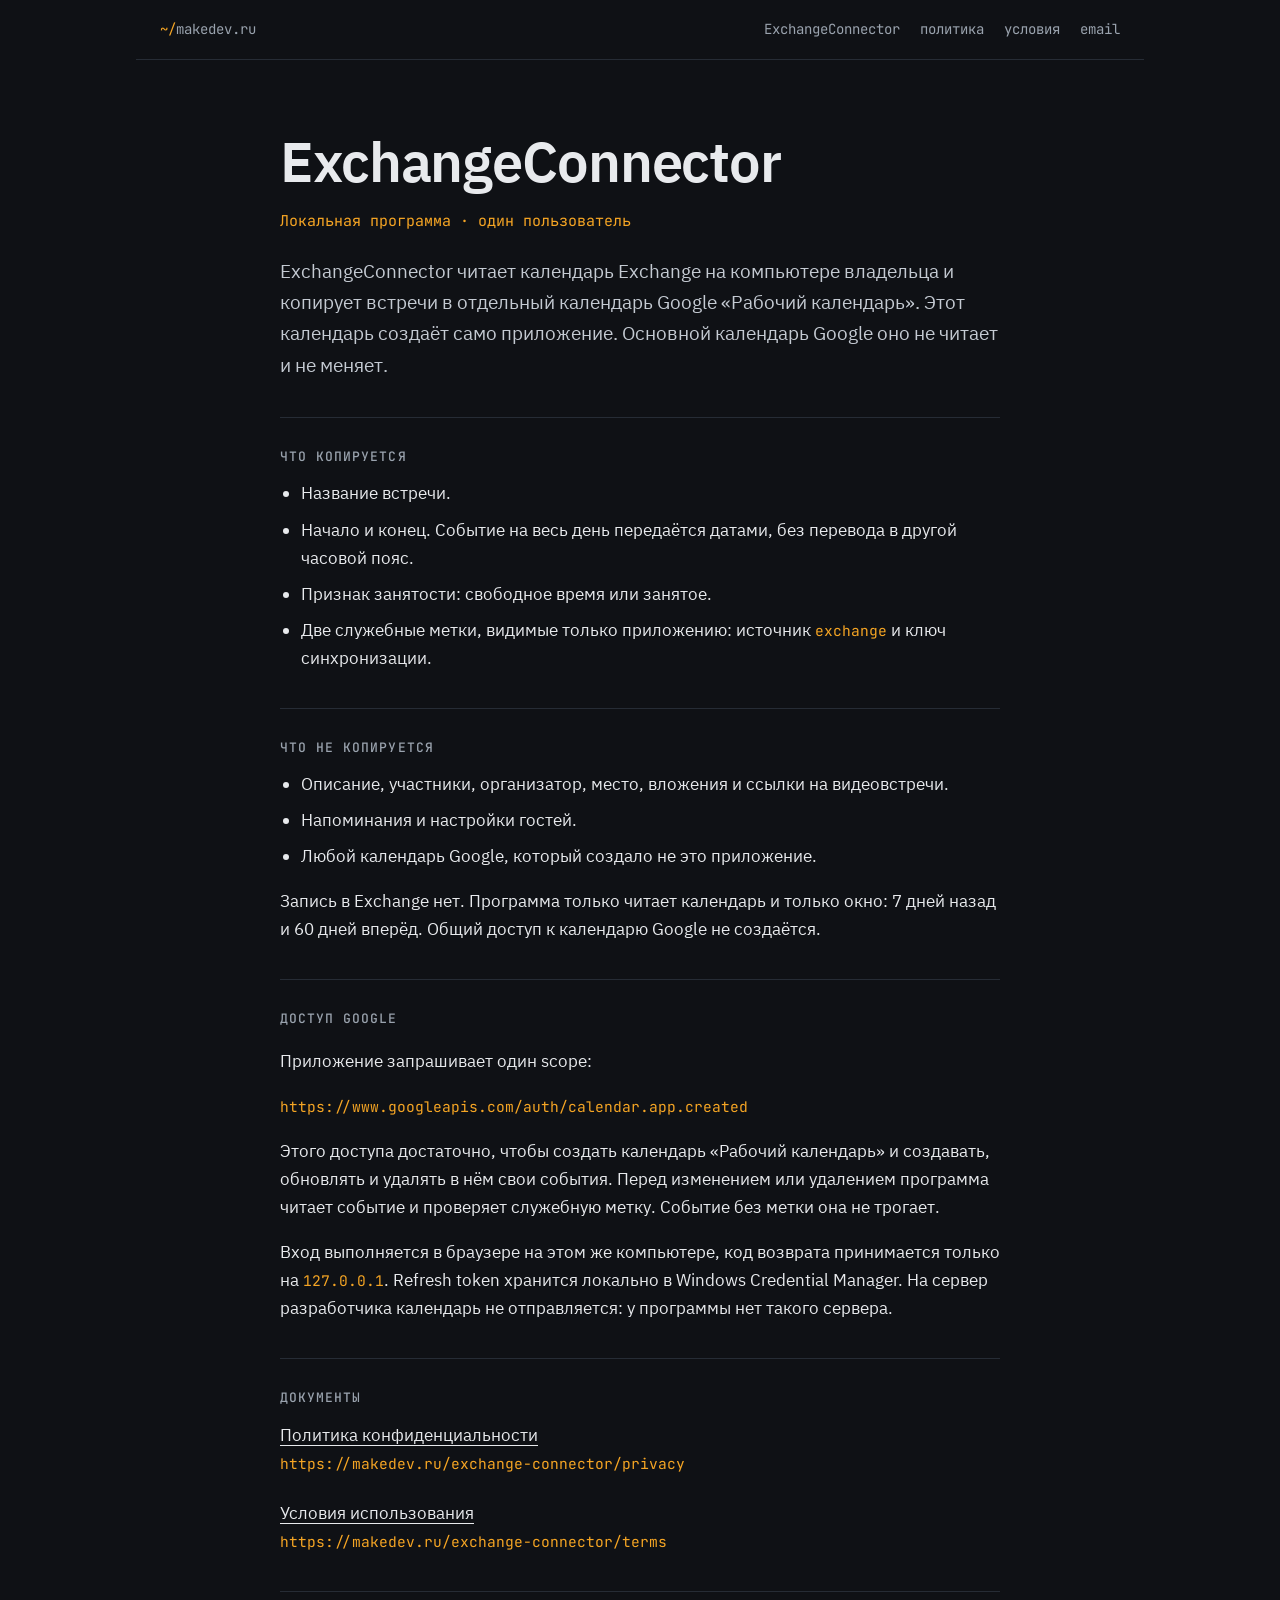
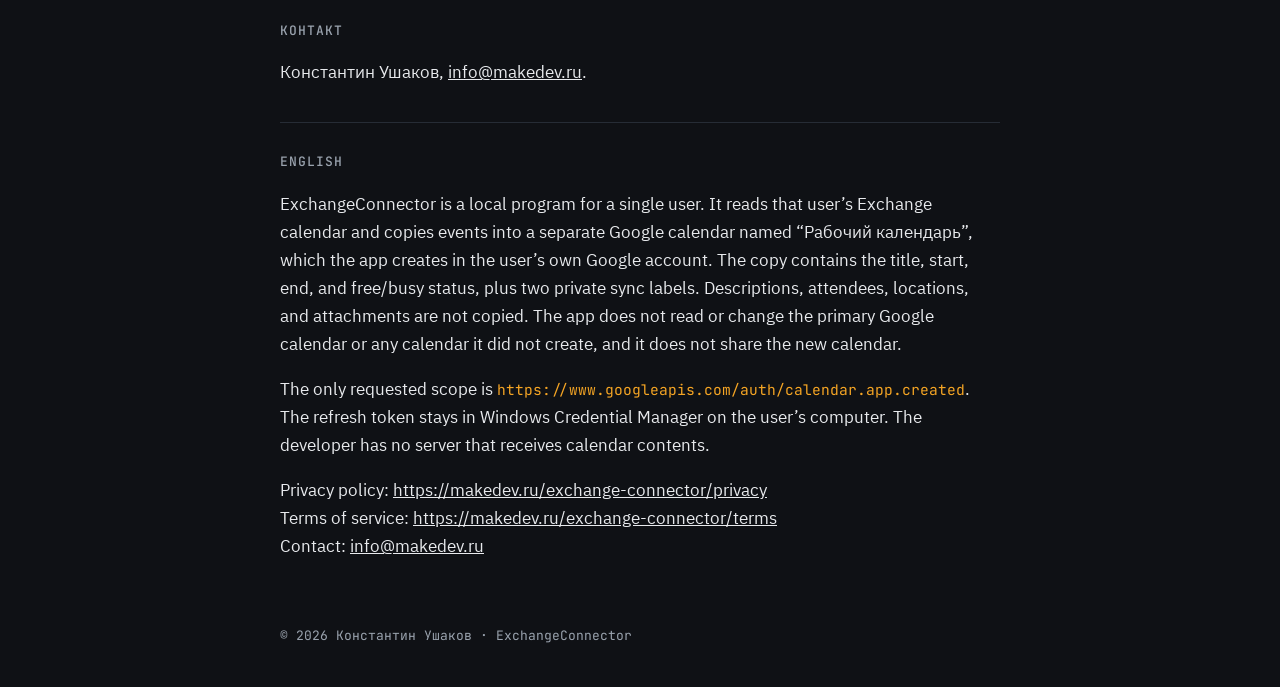
==== exchange-connector/index.html @ becd9e85 "Добавить страницы ExchangeConnector для проверки Google. Главная, политика и условия описывают локал" ====
<!doctype html>
<html lang="ru">
<head>
<meta charset="utf-8">
<meta name="viewport" content="width=device-width, initial-scale=1">
<title>ExchangeConnector</title>
<meta name="description" content="ExchangeConnector — локальная программа для одного пользователя. Копирует название, время и занятость встреч из календаря Exchange в отдельный календарь Google.">
<link rel="canonical" href="https://makedev.ru/exchange-connector/">
<link rel="icon" href="data:image/svg+xml,%3Csvg xmlns='http://www.w3.org/2000/svg' viewBox='0 0 64 64'%3E%3Crect width='64' height='64' rx='12' fill='%230F1115'/%3E%3Ctext x='32' y='44' font-family='monospace' font-size='34' font-weight='700' text-anchor='middle' fill='%23F5A524'%3E~/%3C/text%3E%3C/svg%3E">
<meta name="theme-color" content="#0F1115">
<link rel="stylesheet" href="/exchange-connector/site.css">
</head>
<body>
  <div class="bar">
    <a href="https://makedev.ru/"><span class="mark">~/</span>makedev.ru</a>
    <nav>
      <a href="https://makedev.ru/exchange-connector/">ExchangeConnector</a>
      <a href="https://makedev.ru/exchange-connector/privacy">политика</a>
      <a href="https://makedev.ru/exchange-connector/terms">условия</a>
      <a href="mailto:info@makedev.ru">email</a>
    </nav>
  </div>

  <main>
    <h1>ExchangeConnector</h1>
    <p class="kicker">Локальная программа · один пользователь</p>
    <p class="lead">ExchangeConnector читает календарь Exchange на компьютере владельца и копирует встречи в отдельный календарь Google «Рабочий календарь». Этот календарь создаёт само приложение. Основной календарь Google оно не читает и не меняет.</p>

    <section>
      <h2>Что копируется</h2>
      <ul>
        <li>Название встречи.</li>
        <li>Начало и конец. Событие на весь день передаётся датами, без перевода в другой часовой пояс.</li>
        <li>Признак занятости: свободное время или занятое.</li>
        <li>Две служебные метки, видимые только приложению: источник <code>exchange</code> и ключ синхронизации.</li>
      </ul>
    </section>

    <section>
      <h2>Что не копируется</h2>
      <ul>
        <li>Описание, участники, организатор, место, вложения и ссылки на видеовстречи.</li>
        <li>Напоминания и настройки гостей.</li>
        <li>Любой календарь Google, который создало не это приложение.</li>
      </ul>
      <p>Запись в Exchange нет. Программа только читает календарь и только окно: 7 дней назад и 60 дней вперёд. Общий доступ к календарю Google не создаётся.</p>
    </section>

    <section>
      <h2>Доступ Google</h2>
      <p>Приложение запрашивает один scope:</p>
      <p><code>https://www.googleapis.com/auth/calendar.app.created</code></p>
      <p>Этого доступа достаточно, чтобы создать календарь «Рабочий календарь» и создавать, обновлять и удалять в нём свои события. Перед изменением или удалением программа читает событие и проверяет служебную метку. Событие без метки она не трогает.</p>
      <p>Вход выполняется в браузере на этом же компьютере, код возврата принимается только на <code>127.0.0.1</code>. Refresh token хранится локально в Windows Credential Manager. На сервер разработчика календарь не отправляется: у программы нет такого сервера.</p>
    </section>

    <section>
      <h2>Документы</h2>
      <ul class="doc-links">
        <li>
          <a href="https://makedev.ru/exchange-connector/privacy">Политика конфиденциальности</a><br>
          <span class="url">https://makedev.ru/exchange-connector/privacy</span>
        </li>
        <li>
          <a href="https://makedev.ru/exchange-connector/terms">Условия использования</a><br>
          <span class="url">https://makedev.ru/exchange-connector/terms</span>
        </li>
      </ul>
    </section>

    <section>
      <h2>Контакт</h2>
      <p>Константин Ушаков, <a href="mailto:info@makedev.ru">info@makedev.ru</a>.</p>
    </section>

    <section lang="en">
      <h2>English</h2>
      <p>ExchangeConnector is a local program for a single user. It reads that user’s Exchange calendar and copies events into a separate Google calendar named “Рабочий календарь”, which the app creates in the user’s own Google account. The copy contains the title, start, end, and free/busy status, plus two private sync labels. Descriptions, attendees, locations, and attachments are not copied. The app does not read or change the primary Google calendar or any calendar it did not create, and it does not share the new calendar.</p>
      <p>The only requested scope is <code>https://www.googleapis.com/auth/calendar.app.created</code>. The refresh token stays in Windows Credential Manager on the user’s computer. The developer has no server that receives calendar contents.</p>
      <p>Privacy policy: <a href="https://makedev.ru/exchange-connector/privacy">https://makedev.ru/exchange-connector/privacy</a><br>
      Terms of service: <a href="https://makedev.ru/exchange-connector/terms">https://makedev.ru/exchange-connector/terms</a><br>
      Contact: <a href="mailto:info@makedev.ru">info@makedev.ru</a></p>
    </section>
  </main>

  <footer>© 2026 Константин Ушаков · ExchangeConnector</footer>
</body>
</html>
---- exchange-connector/site.css ----
@font-face{font-family:'IBM Plex Sans';font-weight:400;font-display:swap;src:url(/fonts/ibm-plex-sans-cyrillic-400-normal.woff2) format('woff2');unicode-range:U+0301,U+0400-045F,U+0490-0491,U+04B0-04B1,U+2116}
@font-face{font-family:'IBM Plex Sans';font-weight:400;font-display:swap;src:url(/fonts/ibm-plex-sans-latin-400-normal.woff2) format('woff2');unicode-range:U+0000-00FF,U+0131,U+0152-0153,U+02BB-02BC,U+02C6,U+02DA,U+02DC,U+2000-206F,U+2074,U+20AC,U+2122,U+2191,U+2193,U+2212,U+2215,U+FEFF,U+FFFD}
@font-face{font-family:'IBM Plex Sans';font-weight:500;font-display:swap;src:url(/fonts/ibm-plex-sans-cyrillic-500-normal.woff2) format('woff2');unicode-range:U+0301,U+0400-045F,U+0490-0491,U+04B0-04B1,U+2116}
@font-face{font-family:'IBM Plex Sans';font-weight:500;font-display:swap;src:url(/fonts/ibm-plex-sans-latin-500-normal.woff2) format('woff2');unicode-range:U+0000-00FF,U+0131,U+0152-0153,U+02BB-02BC,U+02C6,U+02DA,U+02DC,U+2000-206F,U+2074,U+20AC,U+2122,U+2191,U+2193,U+2212,U+2215,U+FEFF,U+FFFD}
@font-face{font-family:'IBM Plex Sans';font-weight:600;font-display:swap;src:url(/fonts/ibm-plex-sans-cyrillic-600-normal.woff2) format('woff2');unicode-range:U+0301,U+0400-045F,U+0490-0491,U+04B0-04B1,U+2116}
@font-face{font-family:'IBM Plex Sans';font-weight:600;font-display:swap;src:url(/fonts/ibm-plex-sans-latin-600-normal.woff2) format('woff2');unicode-range:U+0000-00FF,U+0131,U+0152-0153,U+02BB-02BC,U+02C6,U+02DA,U+02DC,U+2000-206F,U+2074,U+20AC,U+2122,U+2191,U+2193,U+2212,U+2215,U+FEFF,U+FFFD}
@font-face{font-family:'JetBrains Mono';font-weight:400;font-display:swap;src:url(/fonts/jetbrains-mono-cyrillic-400-normal.woff2) format('woff2');unicode-range:U+0301,U+0400-045F,U+0490-0491,U+04B0-04B1,U+2116}
@font-face{font-family:'JetBrains Mono';font-weight:400;font-display:swap;src:url(/fonts/jetbrains-mono-latin-400-normal.woff2) format('woff2');unicode-range:U+0000-00FF,U+0131,U+0152-0153,U+02BB-02BC,U+02C6,U+02DA,U+02DC,U+2000-206F,U+2074,U+20AC,U+2122,U+2191,U+2193,U+2212,U+2215,U+FEFF,U+FFFD}
@font-face{font-family:'JetBrains Mono';font-weight:500;font-display:swap;src:url(/fonts/jetbrains-mono-cyrillic-500-normal.woff2) format('woff2');unicode-range:U+0301,U+0400-045F,U+0490-0491,U+04B0-04B1,U+2116}
@font-face{font-family:'JetBrains Mono';font-weight:500;font-display:swap;src:url(/fonts/jetbrains-mono-latin-500-normal.woff2) format('woff2');unicode-range:U+0000-00FF,U+0131,U+0152-0153,U+02BB-02BC,U+02C6,U+02DA,U+02DC,U+2000-206F,U+2074,U+20AC,U+2122,U+2191,U+2193,U+2212,U+2215,U+FEFF,U+FFFD}

html { scroll-behavior: smooth; }
body {
  margin: 0;
  background: #0F1115;
  color: #E8EAED;
  font-family: 'IBM Plex Sans', system-ui, sans-serif;
  font-size: 17px;
  line-height: 1.65;
}
a { color: #E8EAED; }
a:hover { color: #FFFFFF; }
.bar {
  max-width: 960px;
  margin: 0 auto;
  padding: 18px 24px;
  display: flex;
  flex-wrap: wrap;
  justify-content: space-between;
  gap: 12px 24px;
  border-bottom: 1px solid #262C35;
  font-family: 'JetBrains Mono', monospace;
  font-size: 14px;
}
.bar nav { display: flex; flex-wrap: wrap; gap: 8px 20px; }
.bar a { text-decoration: none; color: #9AA3AE; }
.bar a:hover { color: #FFFFFF; }
.mark { color: #F5A524; }
main { max-width: 720px; margin: 0 auto; padding: 72px 24px 0; }
h1 {
  margin: 0;
  font-size: clamp(36px, 5vw, 56px);
  line-height: 1.05;
  font-weight: 600;
  letter-spacing: -0.02em;
}
.kicker {
  margin: 18px 0 0;
  font-family: 'JetBrains Mono', monospace;
  font-size: 15px;
  color: #F5A524;
}
.lead { margin: 22px 0 0; font-size: 19px; color: #C4CAD2; }
h2 {
  margin: 0 0 12px;
  font-family: 'JetBrains Mono', monospace;
  font-size: 13px;
  font-weight: 500;
  color: #9AA3AE;
  text-transform: uppercase;
  letter-spacing: 0.08em;
}
section { margin-top: 36px; padding-top: 28px; border-top: 1px solid #262C35; }
p, li { color: #E8EAED; }
ul, ol { margin: 0; padding-left: 1.25em; }
li + li { margin-top: 8px; }
code, .url {
  font-family: 'JetBrains Mono', monospace;
  font-size: 0.86em;
  color: #F5A524;
  word-break: break-all;
}
.doc-links { display: flex; flex-direction: column; gap: 14px; margin: 0; padding: 0; list-style: none; }
.doc-links a { text-underline-offset: 4px; }
.muted { color: #9AA3AE; }
footer {
  max-width: 720px;
  margin: 0 auto;
  padding: 48px 24px 40px;
  font-family: 'JetBrains Mono', monospace;
  font-size: 13px;
  color: #9AA3AE;
}
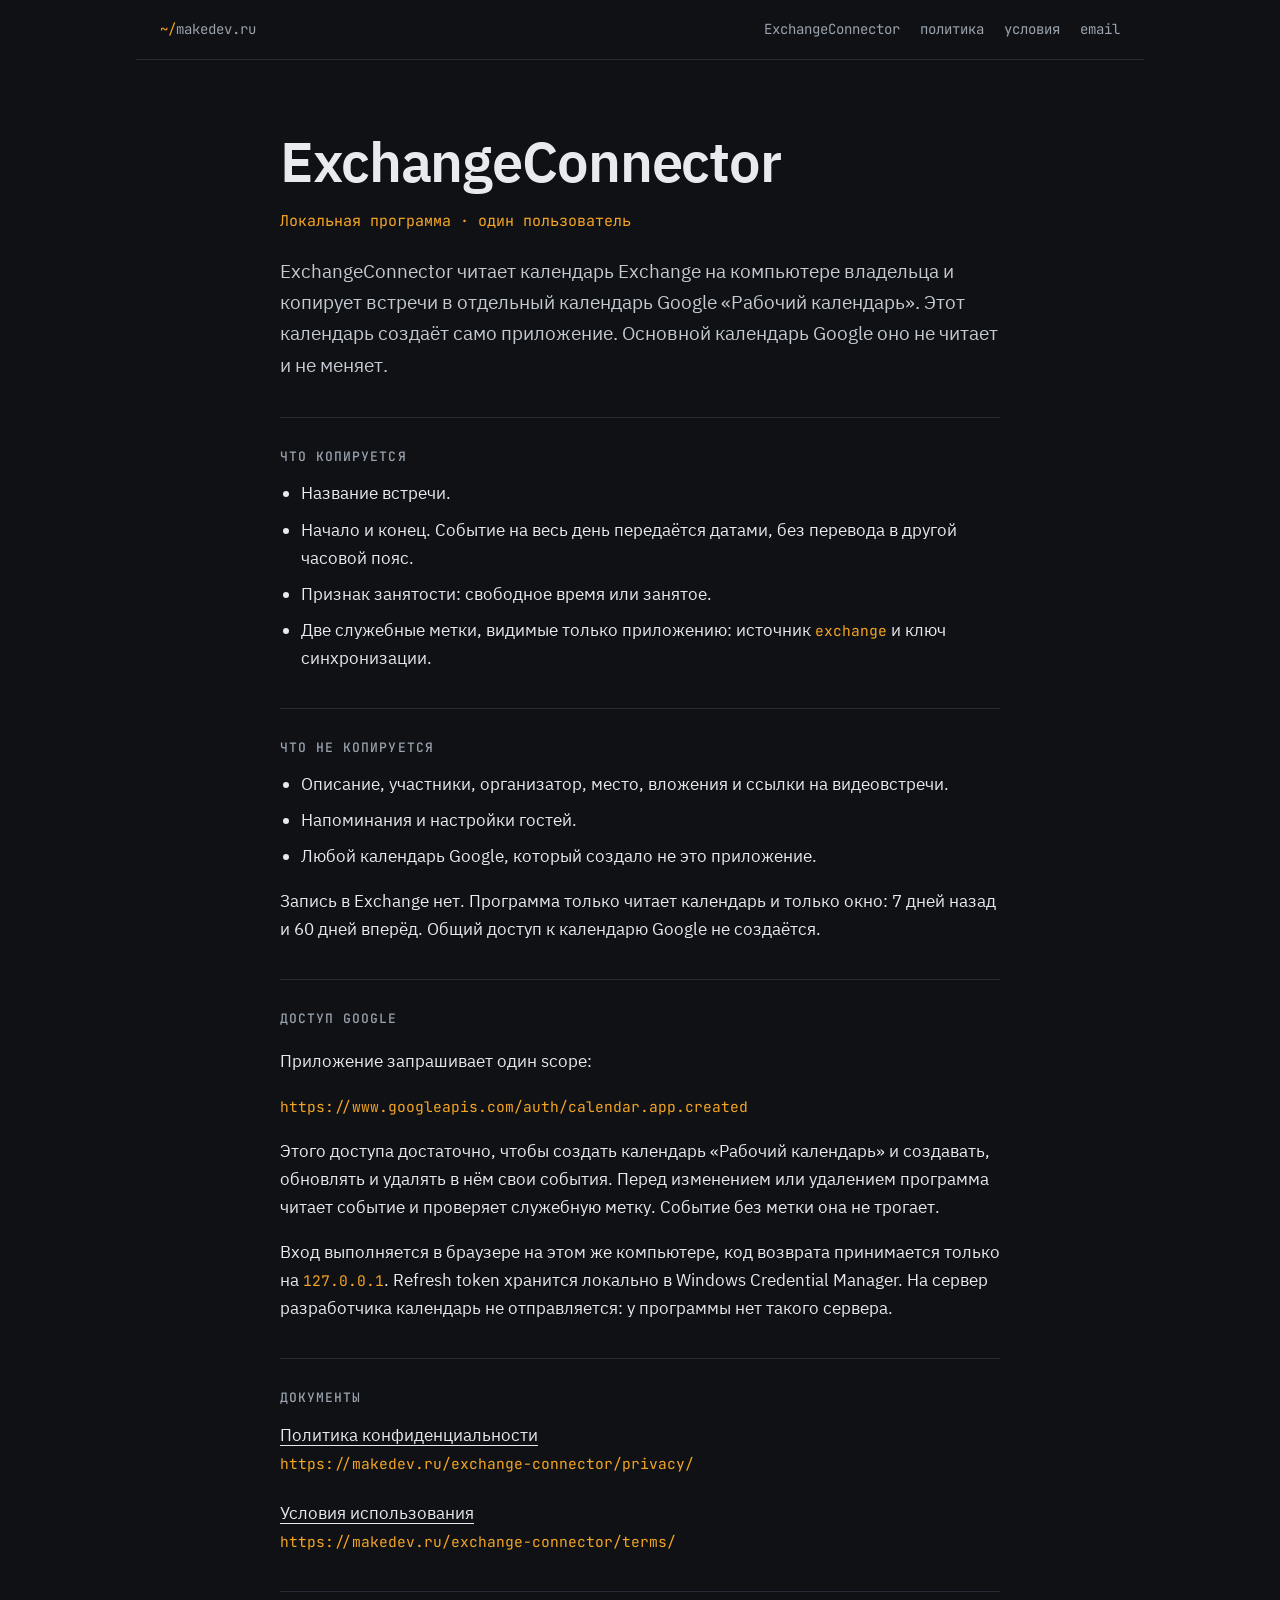
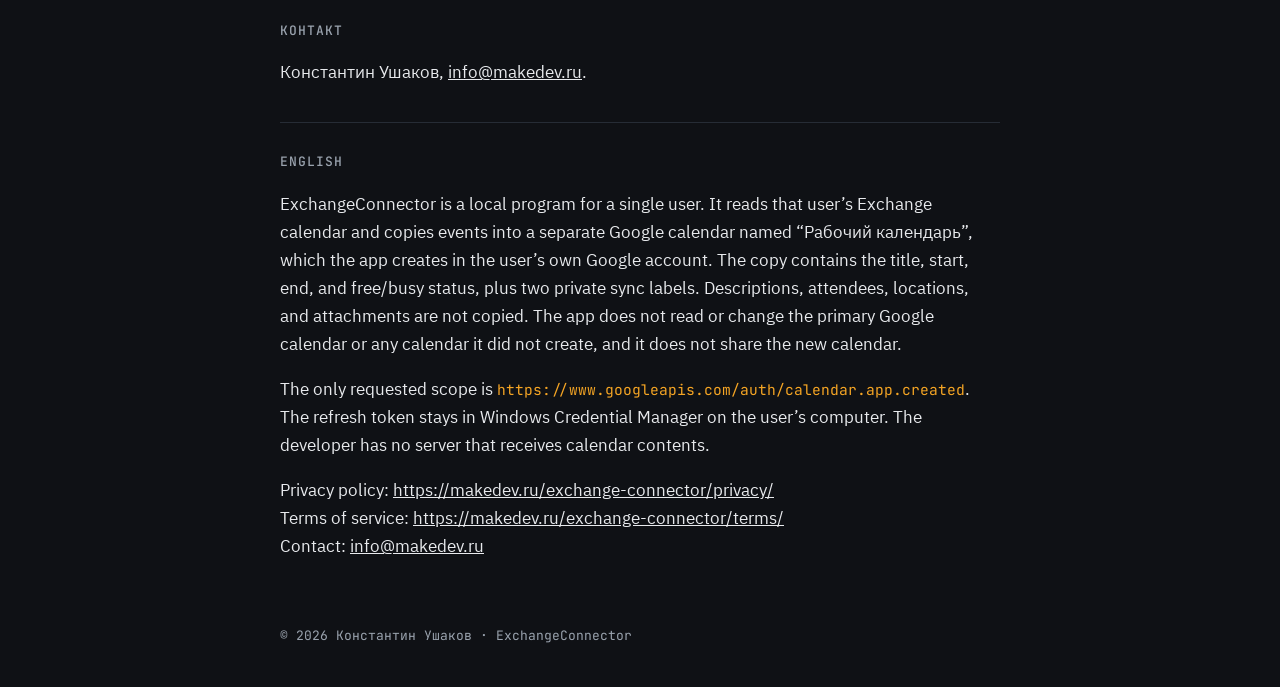
==== commit d4ebe302: "Поставить конечные адреса страниц ExchangeConnector. Google Pages отдаёт политику и условия без пере" ====
--- a/exchange-connector/index.html
+++ b/exchange-connector/index.html
@@ -15,8 +15,8 @@
     <a href="https://makedev.ru/"><span class="mark">~/</span>makedev.ru</a>
     <nav>
       <a href="https://makedev.ru/exchange-connector/">ExchangeConnector</a>
-      <a href="https://makedev.ru/exchange-connector/privacy">политика</a>
-      <a href="https://makedev.ru/exchange-connector/terms">условия</a>
+      <a href="https://makedev.ru/exchange-connector/privacy/">политика</a>
+      <a href="https://makedev.ru/exchange-connector/terms/">условия</a>
       <a href="mailto:info@makedev.ru">email</a>
     </nav>
   </div>
@@ -58,12 +58,12 @@
       <h2>Документы</h2>
       <ul class="doc-links">
         <li>
-          <a href="https://makedev.ru/exchange-connector/privacy">Политика конфиденциальности</a><br>
-          <span class="url">https://makedev.ru/exchange-connector/privacy</span>
+          <a href="https://makedev.ru/exchange-connector/privacy/">Политика конфиденциальности</a><br>
+          <span class="url">https://makedev.ru/exchange-connector/privacy/</span>
         </li>
         <li>
-          <a href="https://makedev.ru/exchange-connector/terms">Условия использования</a><br>
-          <span class="url">https://makedev.ru/exchange-connector/terms</span>
+          <a href="https://makedev.ru/exchange-connector/terms/">Условия использования</a><br>
+          <span class="url">https://makedev.ru/exchange-connector/terms/</span>
         </li>
       </ul>
     </section>
@@ -77,8 +77,8 @@
       <h2>English</h2>
       <p>ExchangeConnector is a local program for a single user. It reads that user’s Exchange calendar and copies events into a separate Google calendar named “Рабочий календарь”, which the app creates in the user’s own Google account. The copy contains the title, start, end, and free/busy status, plus two private sync labels. Descriptions, attendees, locations, and attachments are not copied. The app does not read or change the primary Google calendar or any calendar it did not create, and it does not share the new calendar.</p>
       <p>The only requested scope is <code>https://www.googleapis.com/auth/calendar.app.created</code>. The refresh token stays in Windows Credential Manager on the user’s computer. The developer has no server that receives calendar contents.</p>
-      <p>Privacy policy: <a href="https://makedev.ru/exchange-connector/privacy">https://makedev.ru/exchange-connector/privacy</a><br>
-      Terms of service: <a href="https://makedev.ru/exchange-connector/terms">https://makedev.ru/exchange-connector/terms</a><br>
+      <p>Privacy policy: <a href="https://makedev.ru/exchange-connector/privacy/">https://makedev.ru/exchange-connector/privacy/</a><br>
+      Terms of service: <a href="https://makedev.ru/exchange-connector/terms/">https://makedev.ru/exchange-connector/terms/</a><br>
       Contact: <a href="mailto:info@makedev.ru">info@makedev.ru</a></p>
     </section>
   </main>
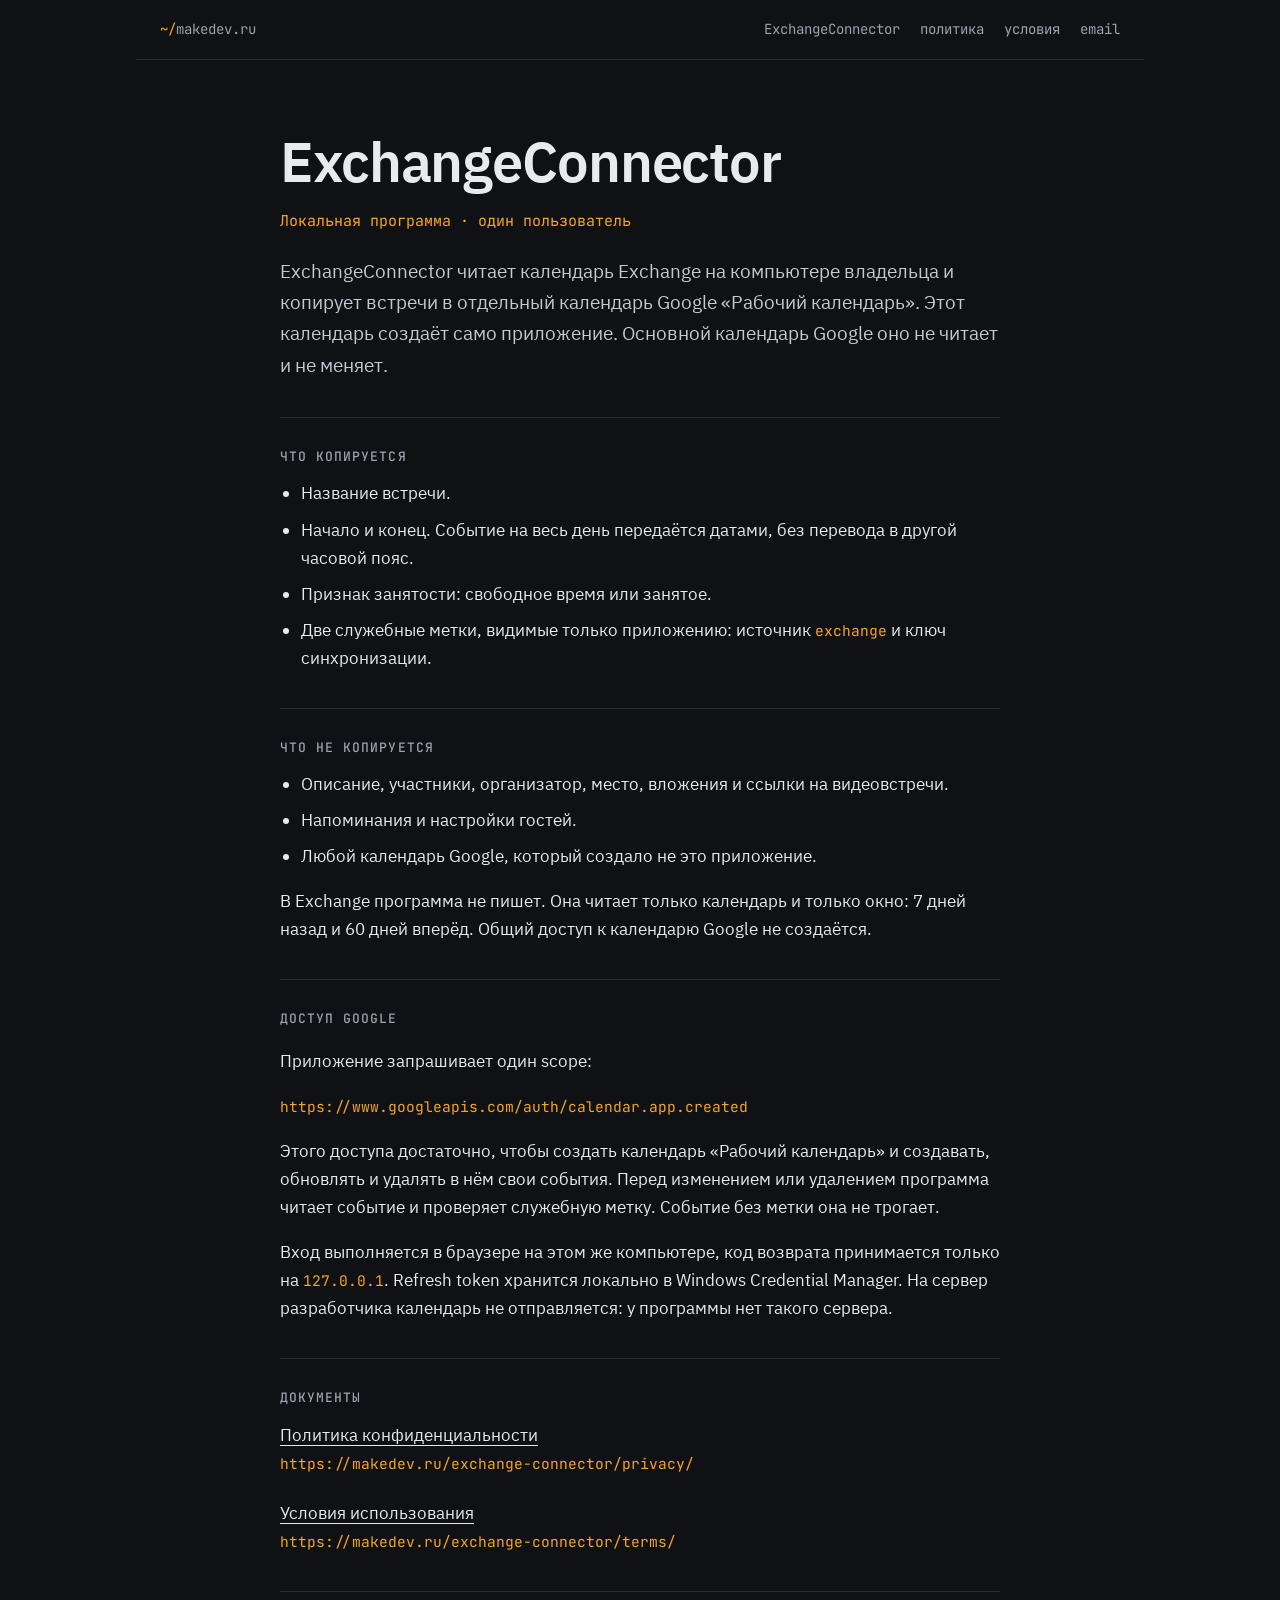
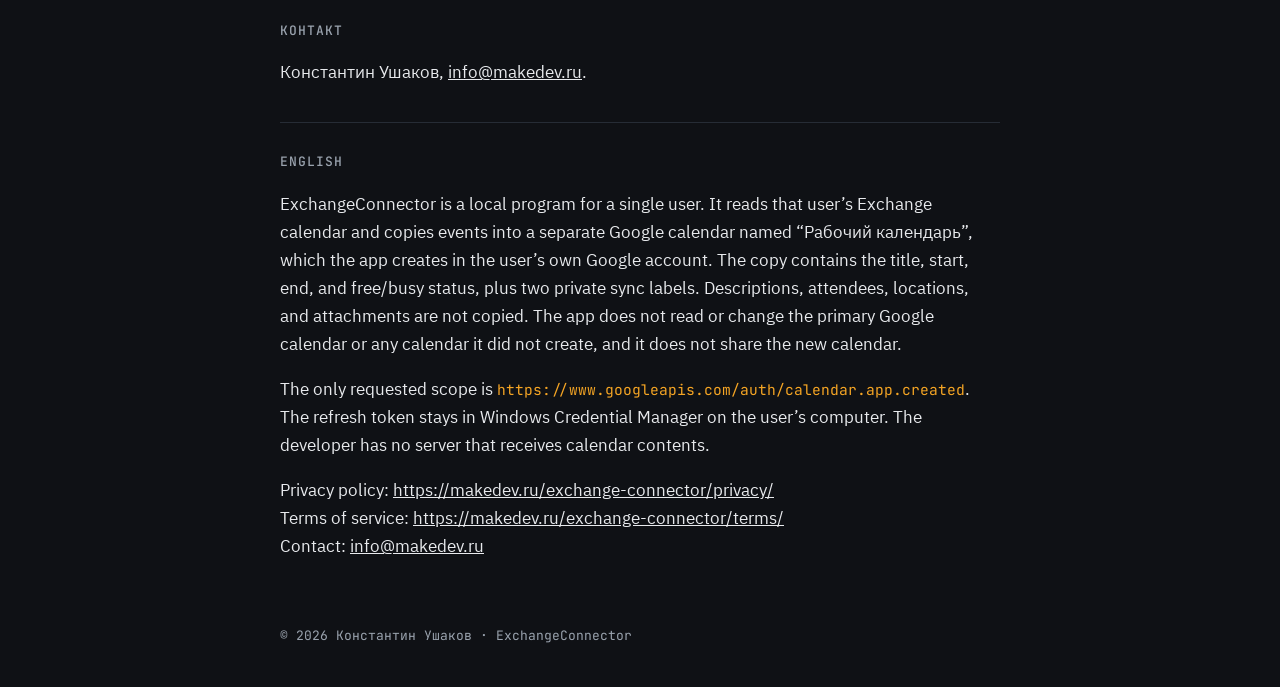
==== commit 83d2d867: "Поправить фразу про запись в Exchange. На главной было «Запись в Exchange нет».  Co-authored-by: Cur" ====
--- a/exchange-connector/index.html
+++ b/exchange-connector/index.html
@@ -43,7 +43,7 @@
         <li>Напоминания и настройки гостей.</li>
         <li>Любой календарь Google, который создало не это приложение.</li>
       </ul>
-      <p>Запись в Exchange нет. Программа только читает календарь и только окно: 7 дней назад и 60 дней вперёд. Общий доступ к календарю Google не создаётся.</p>
+      <p>В Exchange программа не пишет. Она читает только календарь и только окно: 7 дней назад и 60 дней вперёд. Общий доступ к календарю Google не создаётся.</p>
     </section>
 
     <section>
